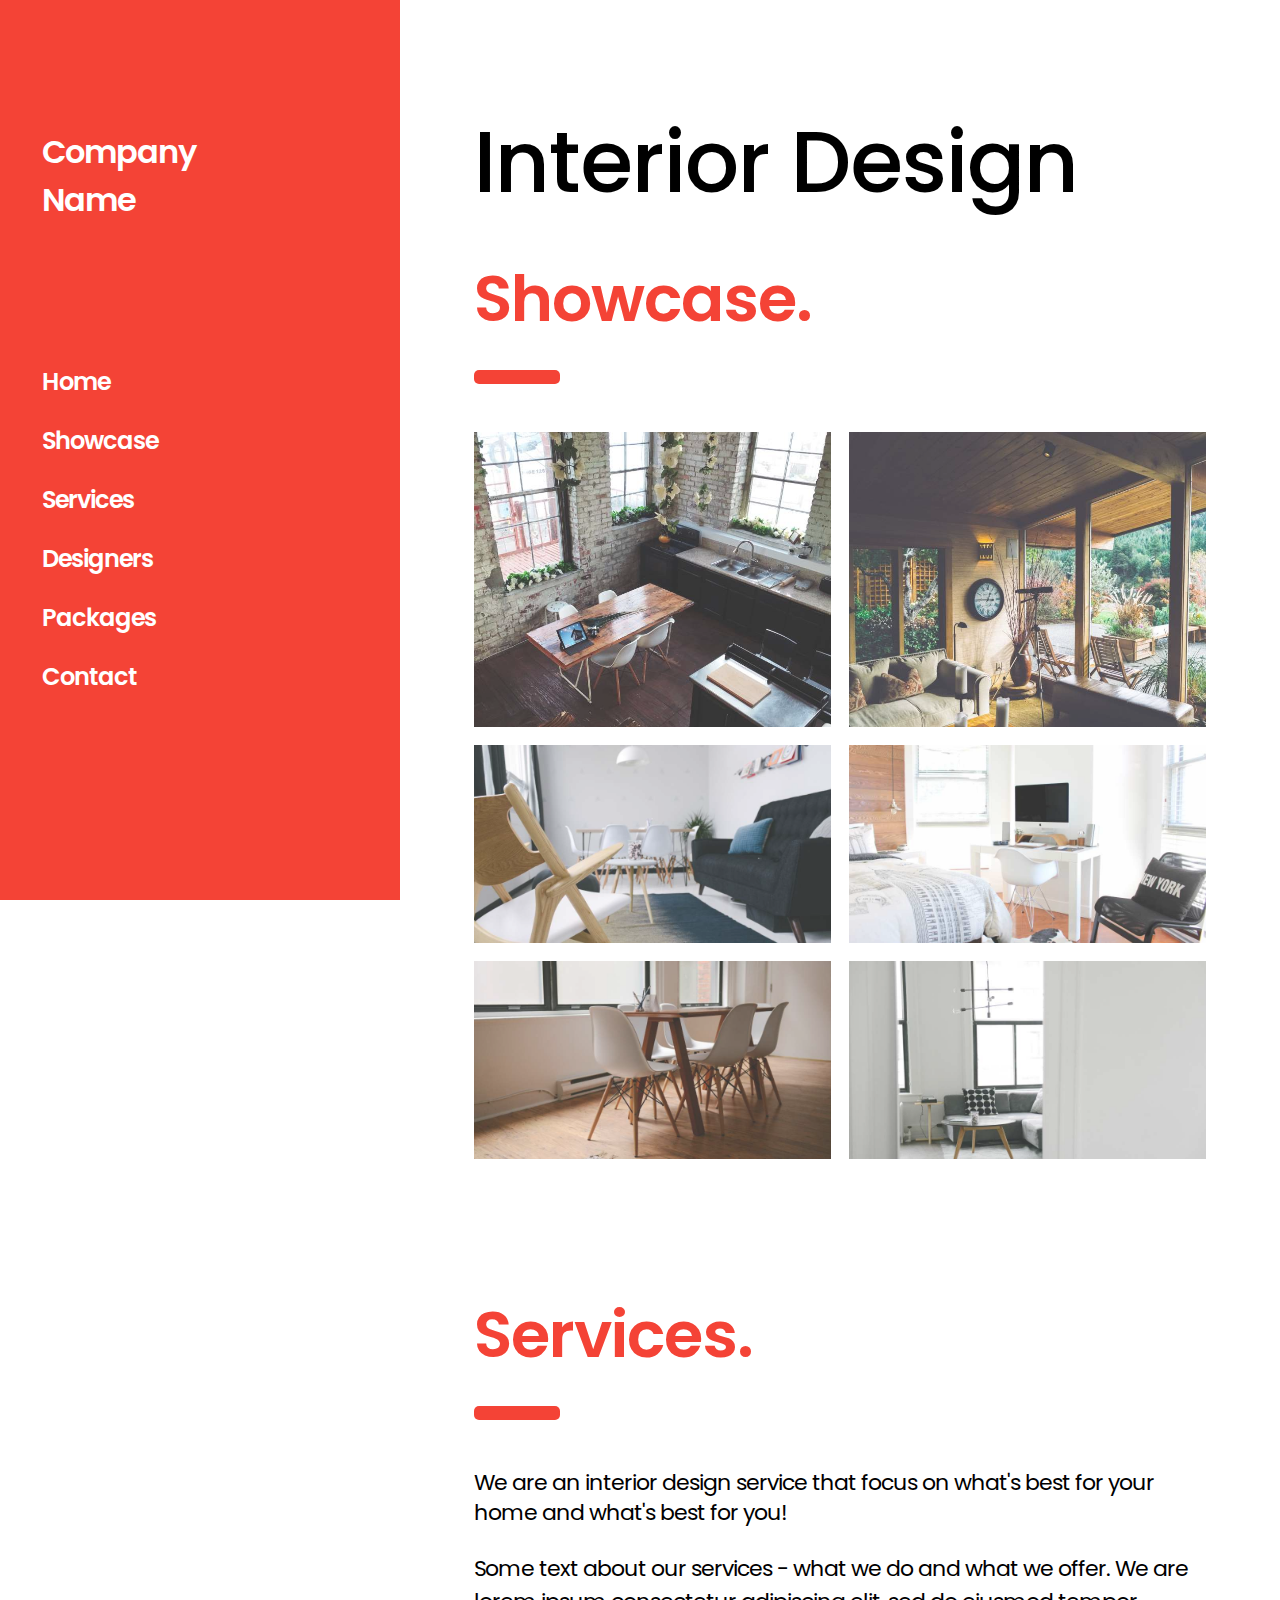
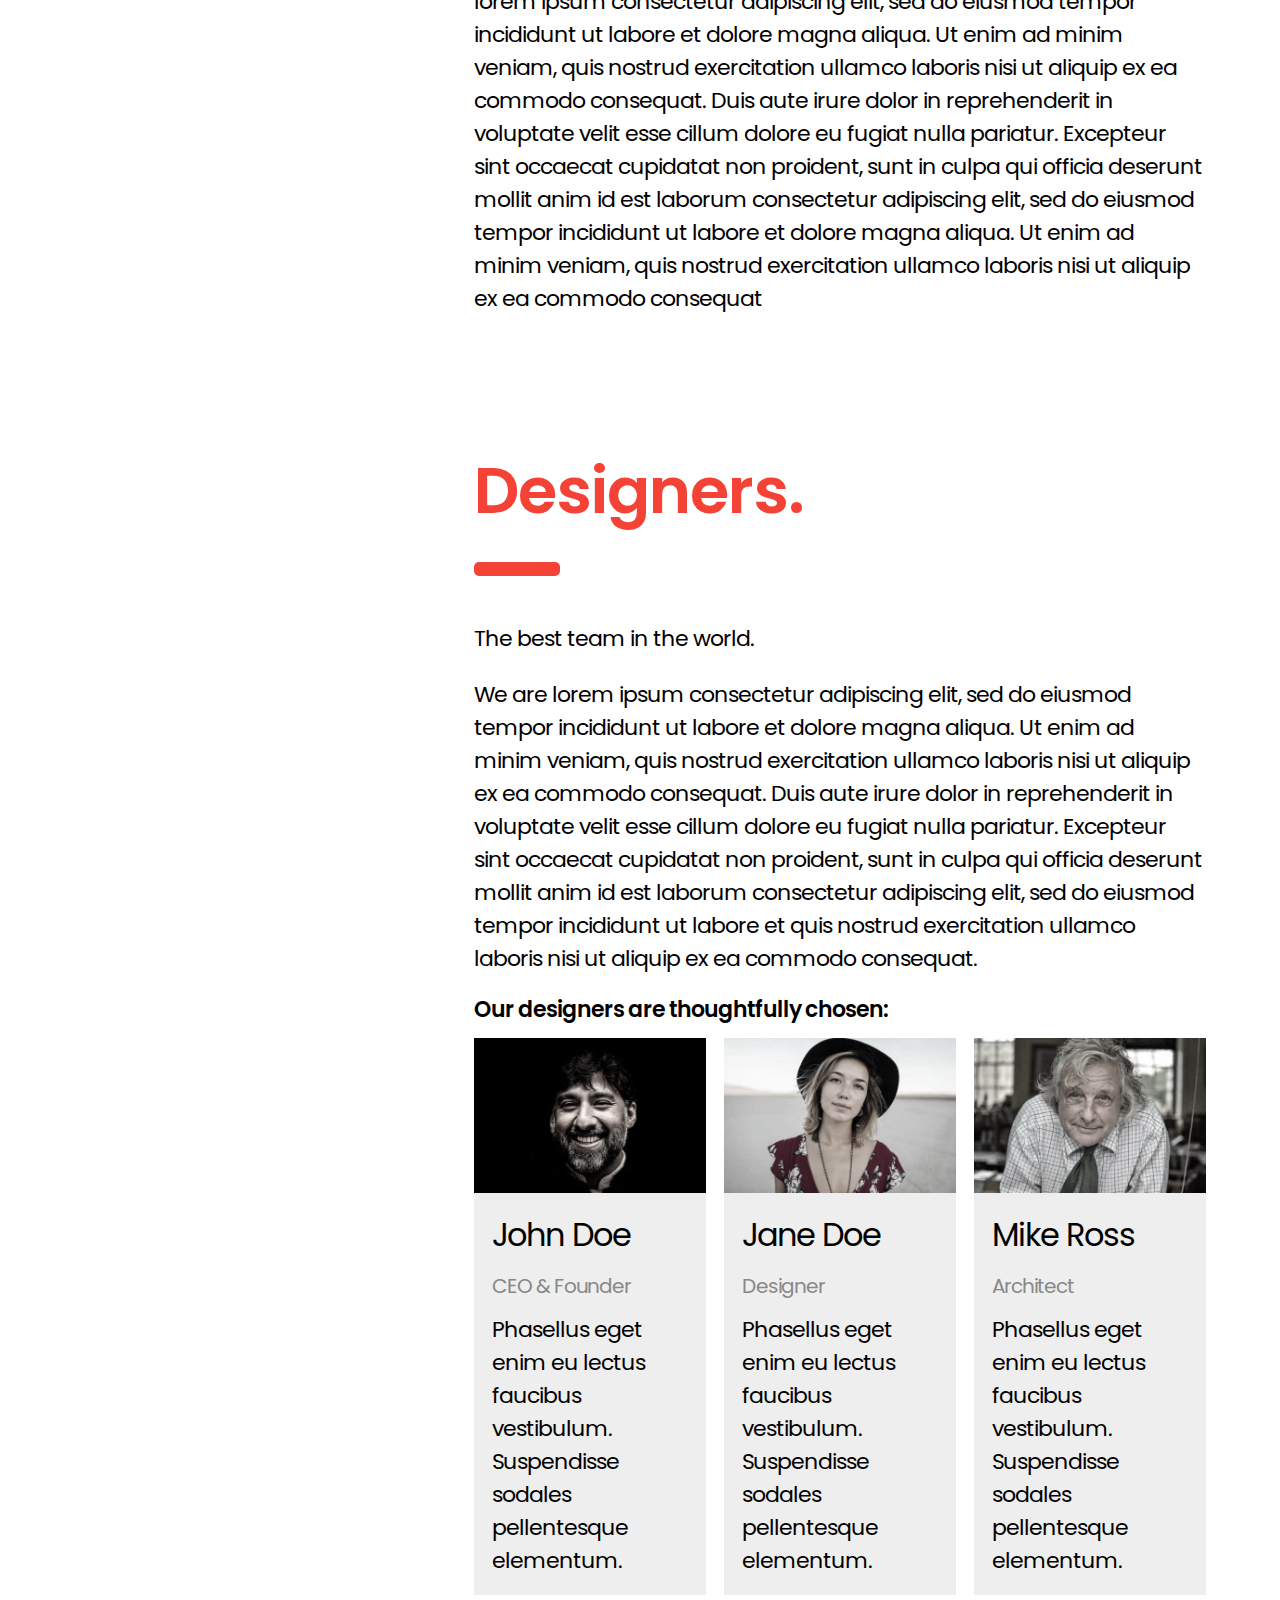
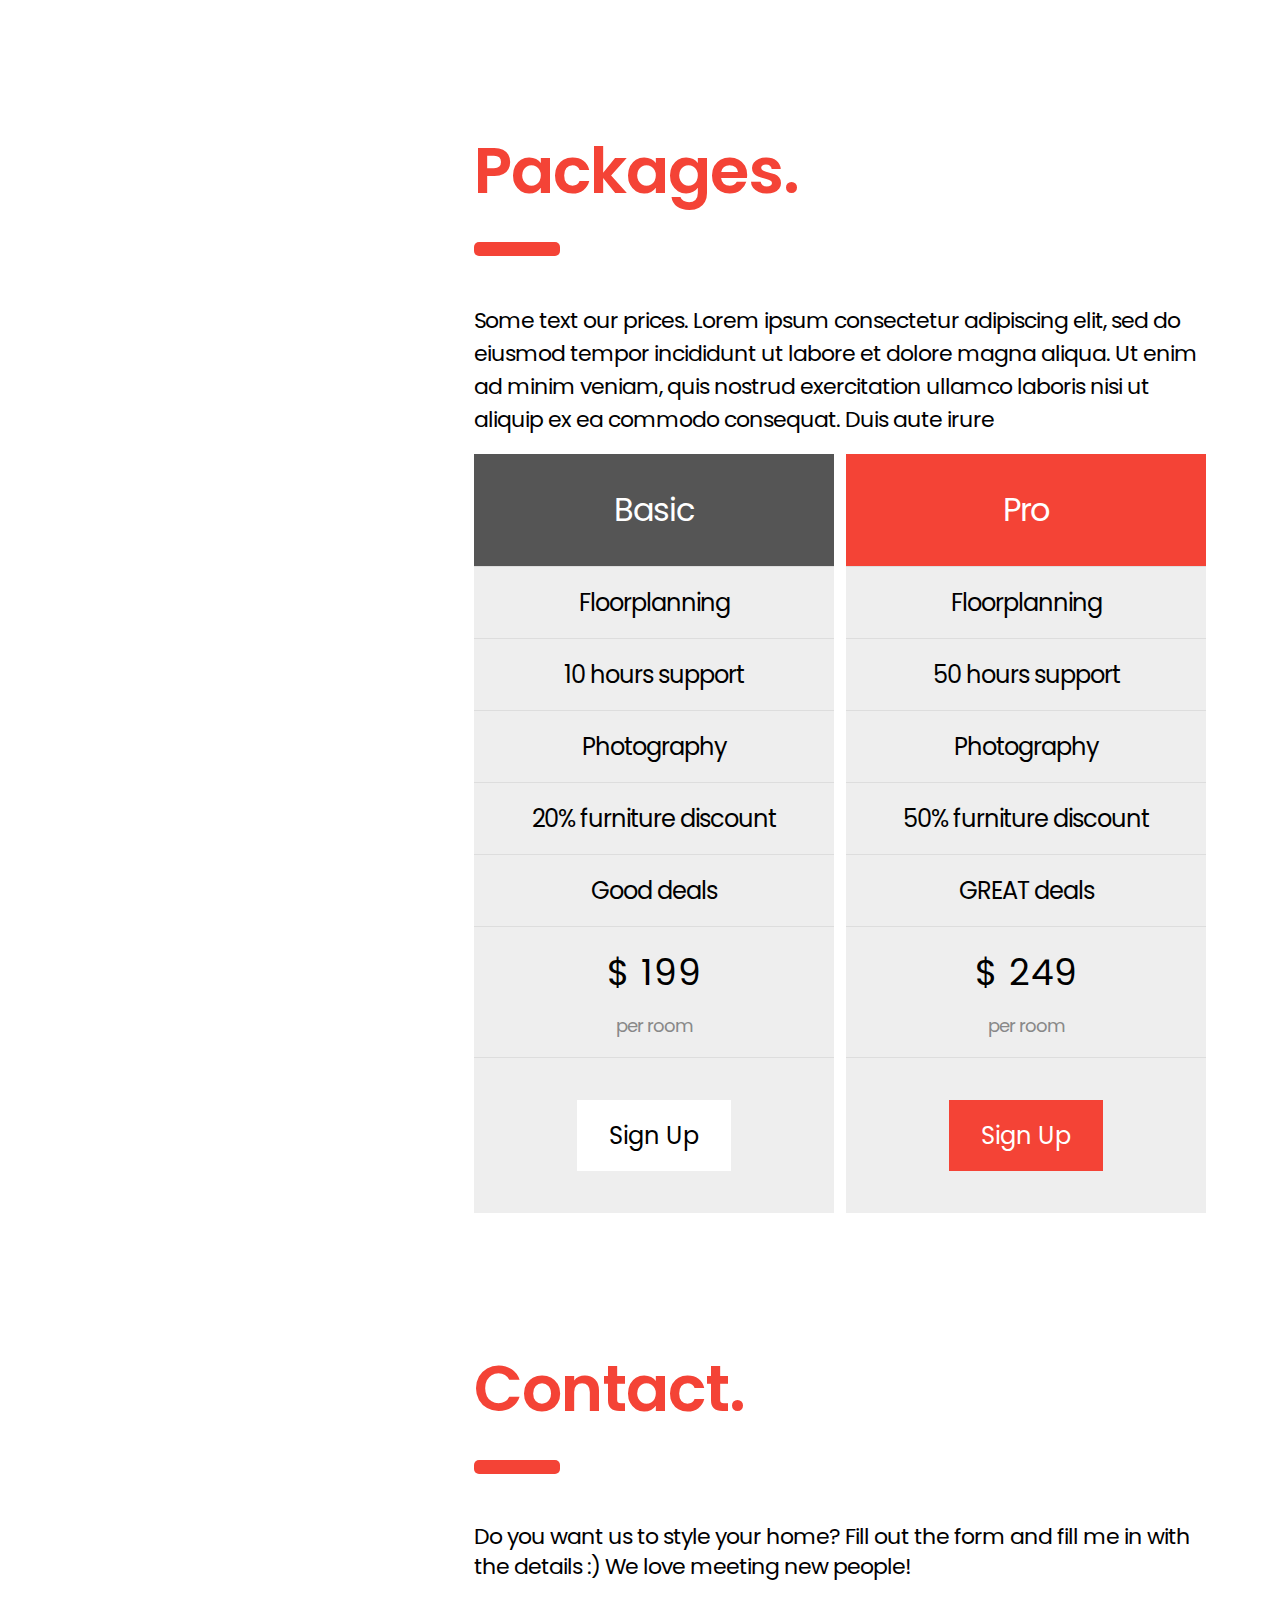
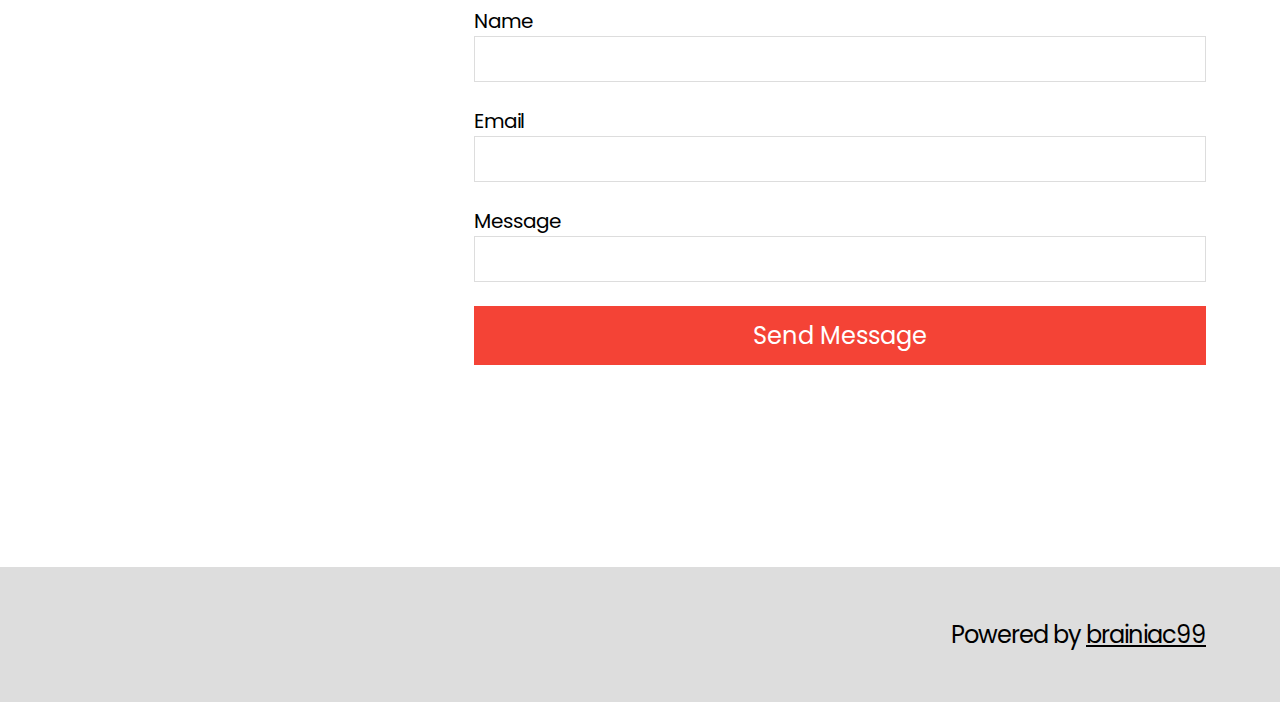
==== project-10/index.html @ 06e06a65 "Added files" ====
<!DOCTYPE html>
<html lang="en">
  <head>
    <meta charset="UTF-8" />
    <meta http-equiv="X-UA-Compatible" content="IE=edge" />
    <meta name="viewport" content="width=device-width, initial-scale=1.0" />

    <link rel="preconnect" href="https://fonts.googleapis.com" />
    <link rel="preconnect" href="https://fonts.gstatic.com" crossorigin />
    <link
      href="https://fonts.googleapis.com/css2?family=Inter:wght@100;300;400;500;700&family=Lato:wght@100;300;400;700&family=Poppins:wght@100;200;300;400;500;600;700&family=Roboto:wght@100;300;400;500;700&family=Work+Sans:wght@500;600;700&display=swap"
      rel="stylesheet"
    />
    <link href="style.css" rel="stylesheet" />
    <title>Interior Design</title>
  </head>
  <body>
    <nav class="sidebar">
      <div class="sidebar-container">
        <h3 class="side-title">Company <br />Name</h3>
        <div class="side-menu">
          <a href="#" class="menu-items">Home</a>
          <a href="#" class="menu-items">Showcase</a>
          <a href="#" class="menu-items">Services</a>
          <a href="#" class="menu-items">Designers</a>
          <a href="#" class="menu-items">Packages</a>
          <a href="#" class="menu-items">Contact</a>
        </div>
      </div>
    </nav>
    <div class="main-container">
      <h1 class="hero-heading">Interior Design</h1>
      <section class="section section-Showcase">
        <h2 class="section-title">Showcase.</h2>
        <div class="dash">&nbsp;</div>
        <div class="showcase-grid">
          <img src="kitchenconcrete.jpg" />
          <img src="atrium.jpg" />
          <img src="livingroom.jpg" />
          <img src="bedroom.jpg" />
          <img src="diningroom.jpg" />
          <img src="livingroom2.jpg" />
        </div>
      </section>
      <section class="section section-services">
        <h2 class="section-title">Services.</h2>
        <div class="dash">&nbsp;</div>
        <p class="short-text">
          We are an interior design service that focus on what's best for your
          home and what's best for you!
        </p>
        <p class="long-text">
          Some text about our services - what we do and what we offer. We are
          lorem ipsum consectetur adipiscing elit, sed do eiusmod tempor
          incididunt ut labore et dolore magna aliqua. Ut enim ad minim veniam,
          quis nostrud exercitation ullamco laboris nisi ut aliquip ex ea
          commodo consequat. Duis aute irure dolor in reprehenderit in voluptate
          velit esse cillum dolore eu fugiat nulla pariatur. Excepteur sint
          occaecat cupidatat non proident, sunt in culpa qui officia deserunt
          mollit anim id est laborum consectetur adipiscing elit, sed do eiusmod
          tempor incididunt ut labore et dolore magna aliqua. Ut enim ad minim
          veniam, quis nostrud exercitation ullamco laboris nisi ut aliquip ex
          ea commodo consequat
        </p>
      </section>
      <section class="section section-designers">
        <h2 class="section-title">Designers.</h2>
        <div class="dash">&nbsp;</div>
        <p class="short-text">The best team in the world.</p>
        <p class="long-text">
          We are lorem ipsum consectetur adipiscing elit, sed do eiusmod tempor
          incididunt ut labore et dolore magna aliqua. Ut enim ad minim veniam,
          quis nostrud exercitation ullamco laboris nisi ut aliquip ex ea
          commodo consequat. Duis aute irure dolor in reprehenderit in voluptate
          velit esse cillum dolore eu fugiat nulla pariatur. Excepteur sint
          occaecat cupidatat non proident, sunt in culpa qui officia deserunt
          mollit anim id est laborum consectetur adipiscing elit, sed do eiusmod
          tempor incididunt ut labore et quis nostrud exercitation ullamco
          laboris nisi ut aliquip ex ea commodo consequat.
        </p>
        <p class="designers-text">Our designers are thoughtfully chosen:</p>
        <div class="card-container">
          <div class="card">
            <img src="team2.jpg" />
            <div class="card-content">
              <h4 class="card-name">John Doe</h4>
              <p class="card-role">CEO & Founder</p>
              <p class="card-text">
                Phasellus eget enim eu lectus faucibus vestibulum. Suspendisse
                sodales pellentesque elementum.
              </p>
            </div>
          </div>
          <div class="card">
            <img src="team1.jpg" />
            <div class="card-content">
              <h4 class="card-name">Jane Doe</h4>
              <p class="card-role">Designer</p>
              <p class="card-text">
                Phasellus eget enim eu lectus faucibus vestibulum. Suspendisse
                sodales pellentesque elementum.
              </p>
            </div>
          </div>
          <div class="card">
            <img src="team3.jpg" />
            <div class="card-content">
              <h4 class="card-name">Mike Ross</h4>
              <p class="card-role">Architect</p>
              <p class="card-text">
                Phasellus eget enim eu lectus faucibus vestibulum. Suspendisse
                sodales pellentesque elementum.
              </p>
            </div>
          </div>
        </div>
      </section>
      <section class="section section-packages">
        <h2 class="section-title">Packages.</h2>
        <div class="dash">&nbsp;</div>
        <p class="long-text">
          Some text our prices. Lorem ipsum consectetur adipiscing elit, sed do
          eiusmod tempor incididunt ut labore et dolore magna aliqua. Ut enim ad
          minim veniam, quis nostrud exercitation ullamco laboris nisi ut
          aliquip ex ea commodo consequat. Duis aute irure
        </p>
        <div class="sign-up">
          <div class="sign-card">
            <p class="sign-title basic">Basic</p>
            <p class="sign-feature">Floorplanning</p>
            <p class="sign-feature">10 hours support</p>
            <p class="sign-feature">Photography</p>
            <p class="sign-feature">20% furniture discount</p>
            <p class="sign-feature">Good deals</p>
            <div class="sign-feature">
              <p class="price">$ 199</p>
              <p class="per-room">per room</p>
            </div>
            <p class="sign-feature">
              <button class="btn-sign btn-white">Sign Up</button>
            </p>
          </div>
          <div class="sign-card">
            <p class="sign-title pro">Pro</p>
            <p class="sign-feature">Floorplanning</p>
            <p class="sign-feature">50 hours support</p>
            <p class="sign-feature">Photography</p>
            <p class="sign-feature">50% furniture discount</p>
            <p class="sign-feature">GREAT deals</p>
            <div class="sign-feature">
              <p class="price">$ 249</p>
              <p class="per-room">per room</p>
            </div>
            <p class="sign-feature">
              <button class="btn-sign btn-red">Sign Up</button>
            </p>
          </div>
        </div>
      </section>
      <section class="section section-contact">
        <h2 class="section-title">Contact.</h2>
        <div class="dash">&nbsp;</div>
        <p class="short-text">
          Do you want us to style your home? Fill out the form and fill me in
          with the details :) We love meeting new people!
        </p>
        <div class="contact-form">
          <label for="name">Name</label>
          <input id="name" type="text" />
        </div>
        <div class="contact-form">
          <label for="email">Email</label>
          <input id="email" type="email" />
        </div>
        <div class="contact-form">
          <label for="message">Message</label>
          <input id="message" type="text" />
        </div>
        <button class="btn-send">Send Message</button>
      </section>
    </div>
    <footer>
      <p>Powered by <a href="#">brainiac99</a></p>
    </footer>
  </body>
</html>
---- project-10/style.css ----
* {
  margin: 0;
  padding: 0;
  box-sizing: border-box;
  font-family: "Poppins", sans-serif;
}
html {
  font-size: 62.5%;
  letter-spacing: -1px;
}

.sidebar {
  background-color: #f44336;
  width: 40rem;
  height: 100vh;

  position: fixed;
}

.sidebar-container {
  color: #fff;
  margin: 0 1.8rem;
}

.side-title {
  font-size: 3.2rem;
  font-weight: 600;

  padding: 12.8rem 0;
  margin: 0 2.4rem;
}

.menu-items {
  color: #fff;
  font-size: 2.4rem;
  font-weight: 600;
  display: block;
  text-decoration: none;

  padding: 1.2rem 2.4rem;
}

.menu-items:hover {
  background-color: #fff;
  color: #000;
}

.main-container {
  margin-left: 40rem;
  padding: 7.4rem;
}

.section {
  margin-bottom: 12.8rem;
}

.hero-heading {
  font-size: 8.6rem;
  font-weight: 500;
  margin: 2.4rem 0;
}

.section-title {
  color: #f44336;
  font-size: 6.4rem;
  font-weight: 600;
  margin-bottom: 2.4rem;
}

.dash {
  background-color: #f44336;
  width: 8.6rem;
  height: 1.4rem;
  border-radius: 5px;
  margin-bottom: 4.8rem;
}

.showcase-grid {
  display: grid;
  grid-template-columns: 1fr 1fr;
  gap: 1.8rem;
}

.showcase-grid img {
  width: 100%;
  opacity: 0.8;
}

.showcase-grid img:hover {
  opacity: 1;
}

.short-text {
  font-size: 2.2rem;
  margin-bottom: 2.4rem;
  line-height: 3rem;
}

.long-text {
  font-size: 2.2rem;
  margin-bottom: 1.8rem;
}

.designers-text {
  font-size: 2.2rem;
  font-weight: 600;
  margin-bottom: 1.2rem;
}

.card-container {
  display: flex;
  gap: 1.8rem;
}

.card-container img {
  display: block;
  width: 100%;
  filter: grayscale(80%);
}

.card-container img:hover {
  filter: none;
}

.card-content {
  background-color: #eee;
  padding: 1.8rem;
}

.card-name {
  font-size: 3.2rem;
  font-weight: 400;
  margin-bottom: 1.2rem;
}

.card-role {
  font-size: 2rem;
  font-weight: 400;
  color: #888;
  margin-bottom: 1.2rem;
}

.card-text {
  font-size: 2.2rem;
  font-weight: 400;
}

.sign-up {
  display: flex;
  gap: 1.2rem;
}

.sign-card {
  text-align: center;
  font-size: 2.4rem;
  background-color: #eee;
  width: 50%;
}

.sign-title {
  font-size: 3.2rem;
  color: #fff;
  padding: 3.2rem 0;
}

.basic {
  background-color: #555;
}

.pro {
  background-color: #f44336;
}

.sign-feature {
  padding: 1.8rem 0;

  border-top: 1px solid #ddd;
}

.price {
  font-size: 3.6rem;
  font-weight: 400;
  letter-spacing: 1px;
  margin-bottom: 1.2rem;
}
.per-room {
  font-size: 1.8rem;
  color: #888;
}

.btn-sign {
  font-size: 2.4rem;
  padding: 1.8rem 3.2rem;
  margin: 2.4rem 0;
  border: none;
}

.btn-white {
  background-color: #fff;
}

.btn-red {
  background-color: #f44336;
  color: #fff;
}

.btn-sign:hover {
  background-color: #000;
  color: #fff;
}

label {
  font-size: 2rem;
  margin-bottom: 0.6rem;
}

input {
  width: 100%;
  display: block;
  padding: 1.2rem 0;
  margin-bottom: 2.4rem;
  border: 1px solid #ddd;
}

.btn-send {
  font-size: 2.4rem;
  width: 100%;
  background-color: #f44336;
  color: #fff;
  border: none;
  padding: 1.2rem 2.4rem;
}

.btn-send:hover {
  color: #000;
  background-color: #ccc;
}

footer {
  display: flex;
  justify-content: end;
  align-items: center;
  background-color: #ddd;
  width: 100%;
  height: 15vh;
  text-align: right;
}

footer p {
  font-size: 2.4rem;
  margin-right: 7.4rem;
}

footer a {
  color: #000;
}
footer a:hover {
  color: #f44336;
}
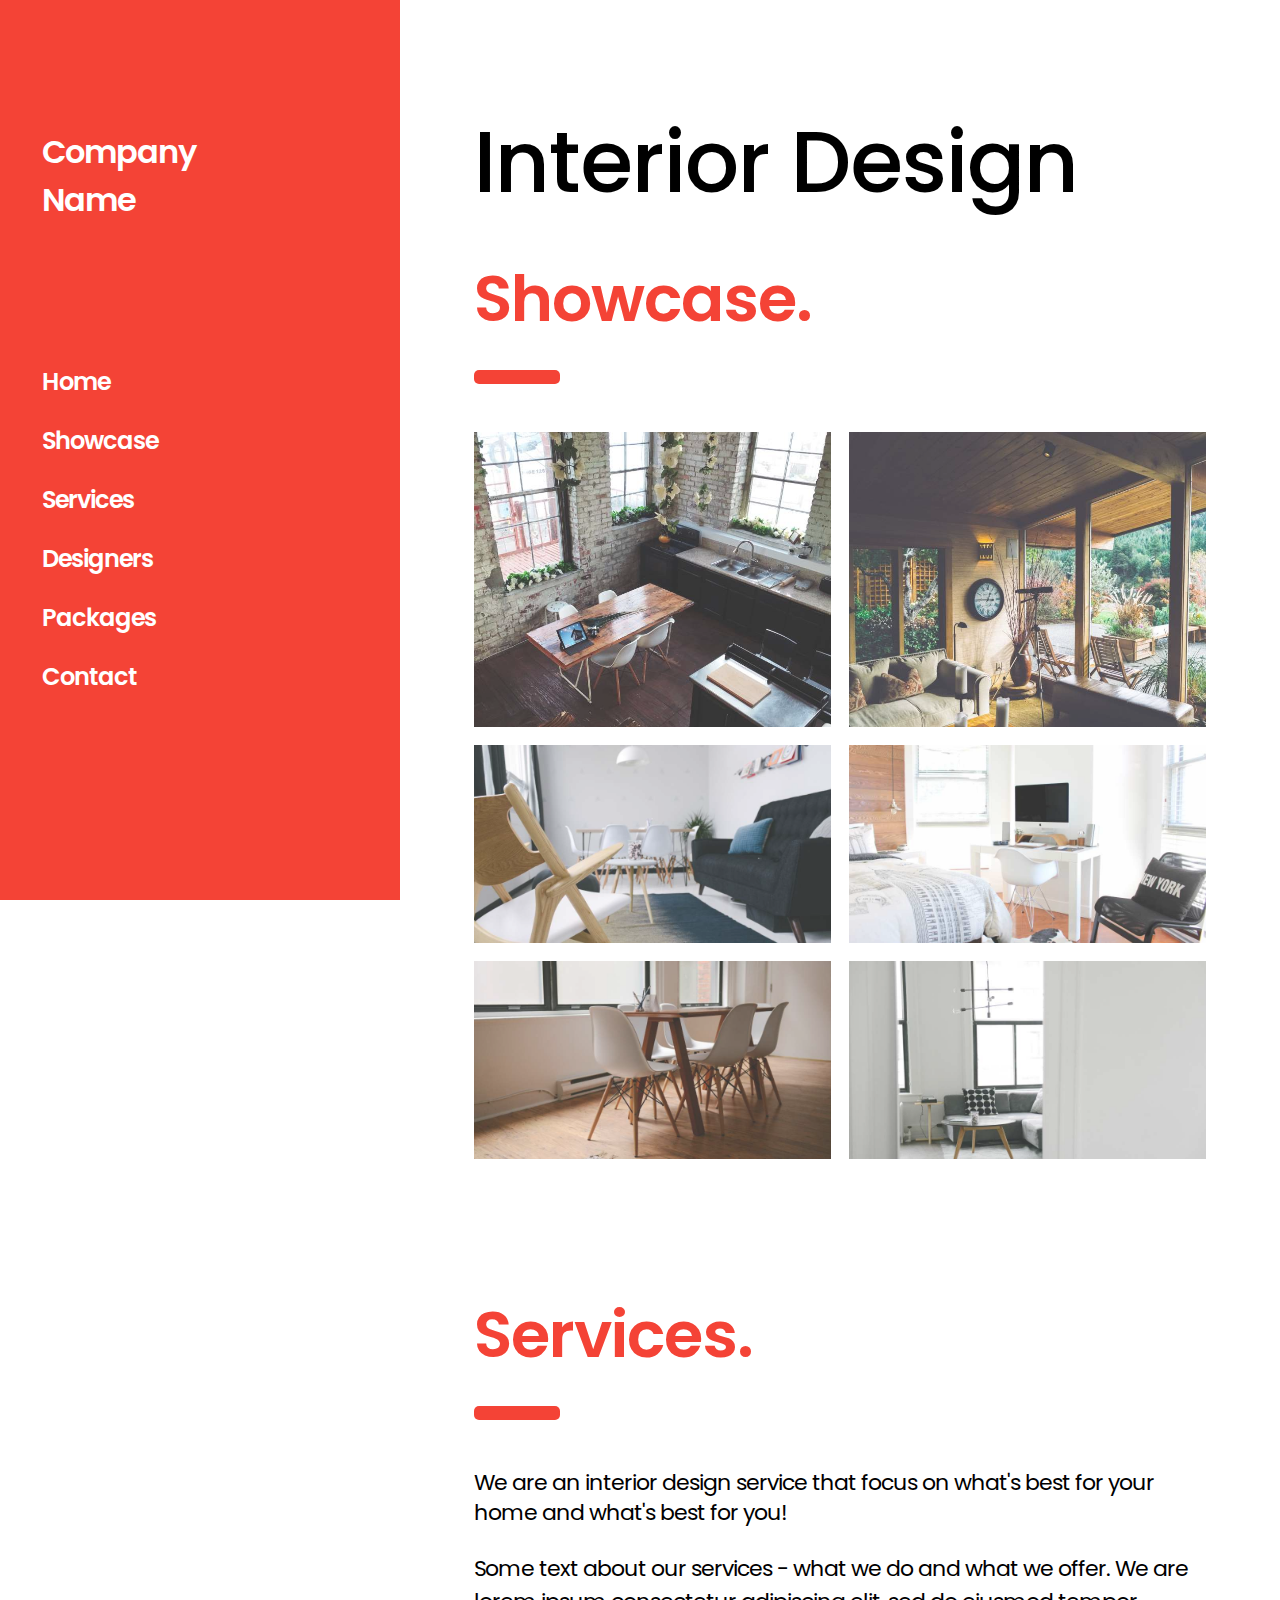
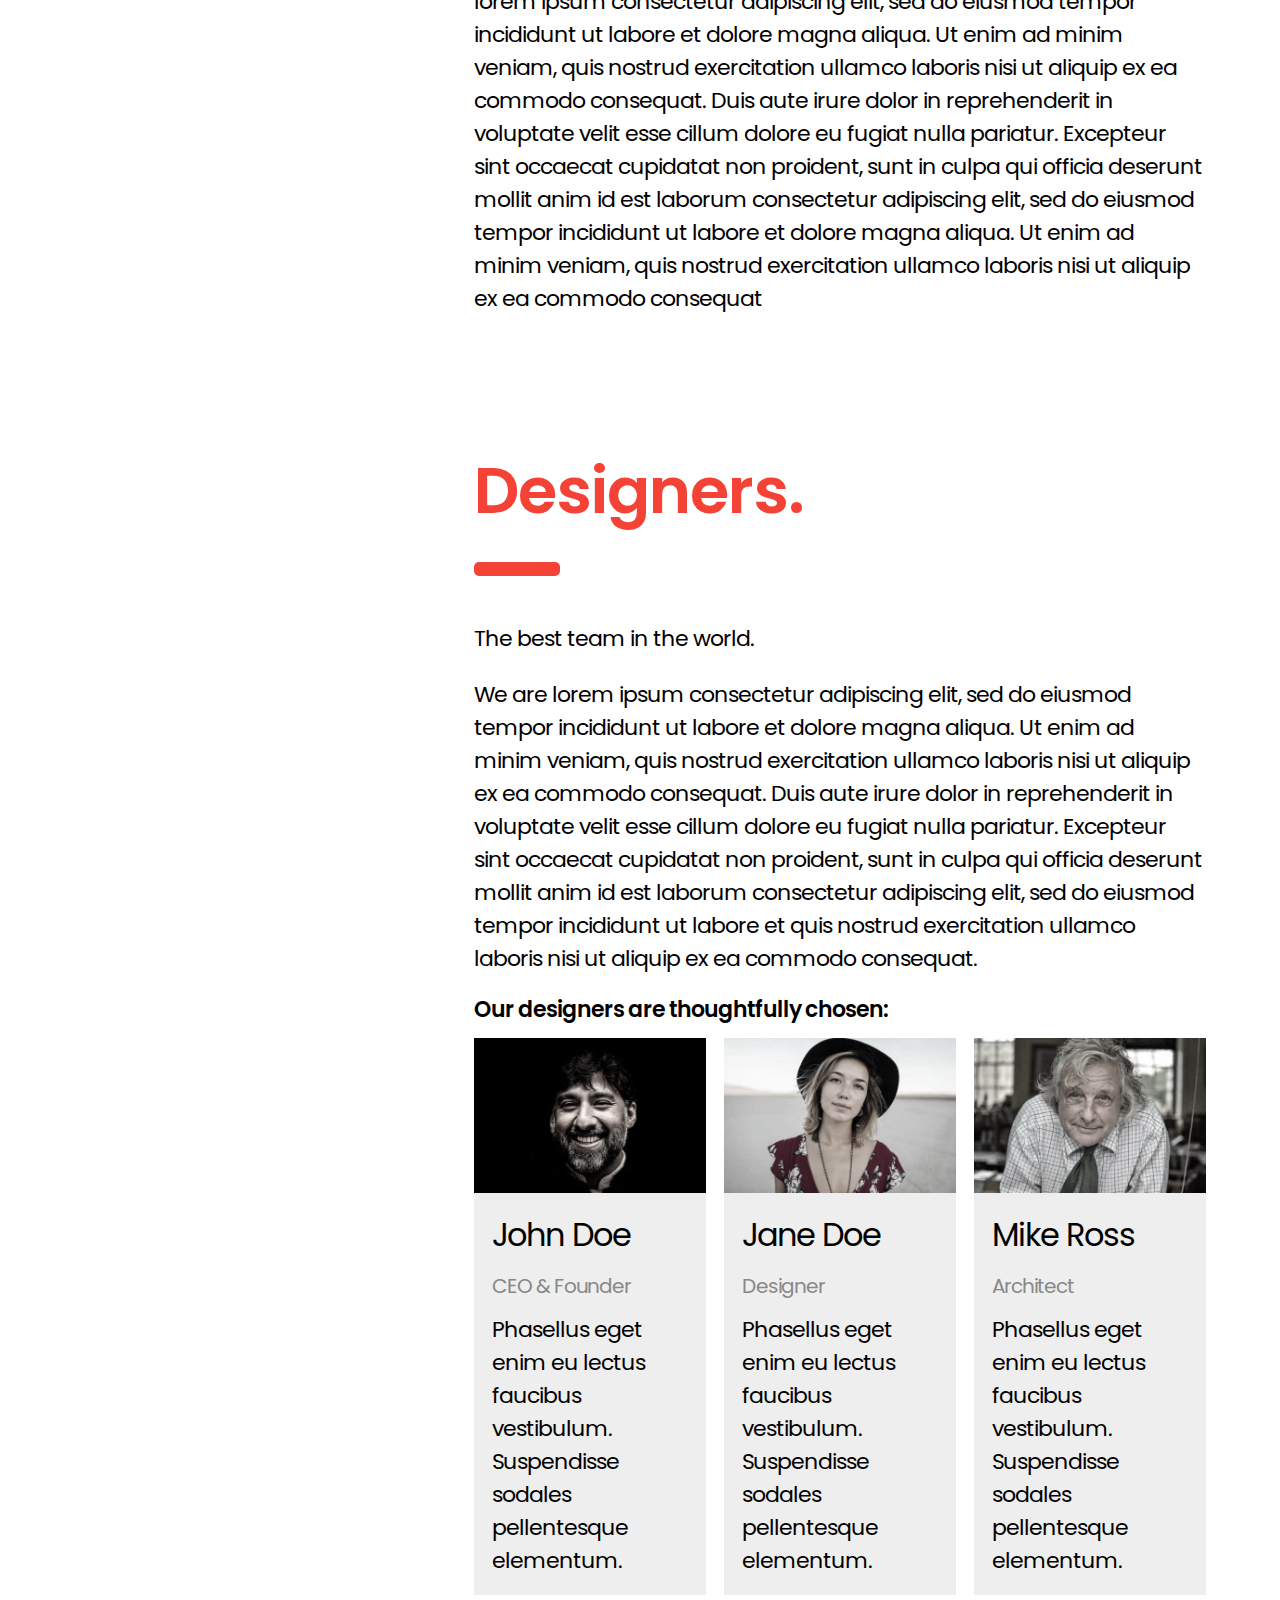
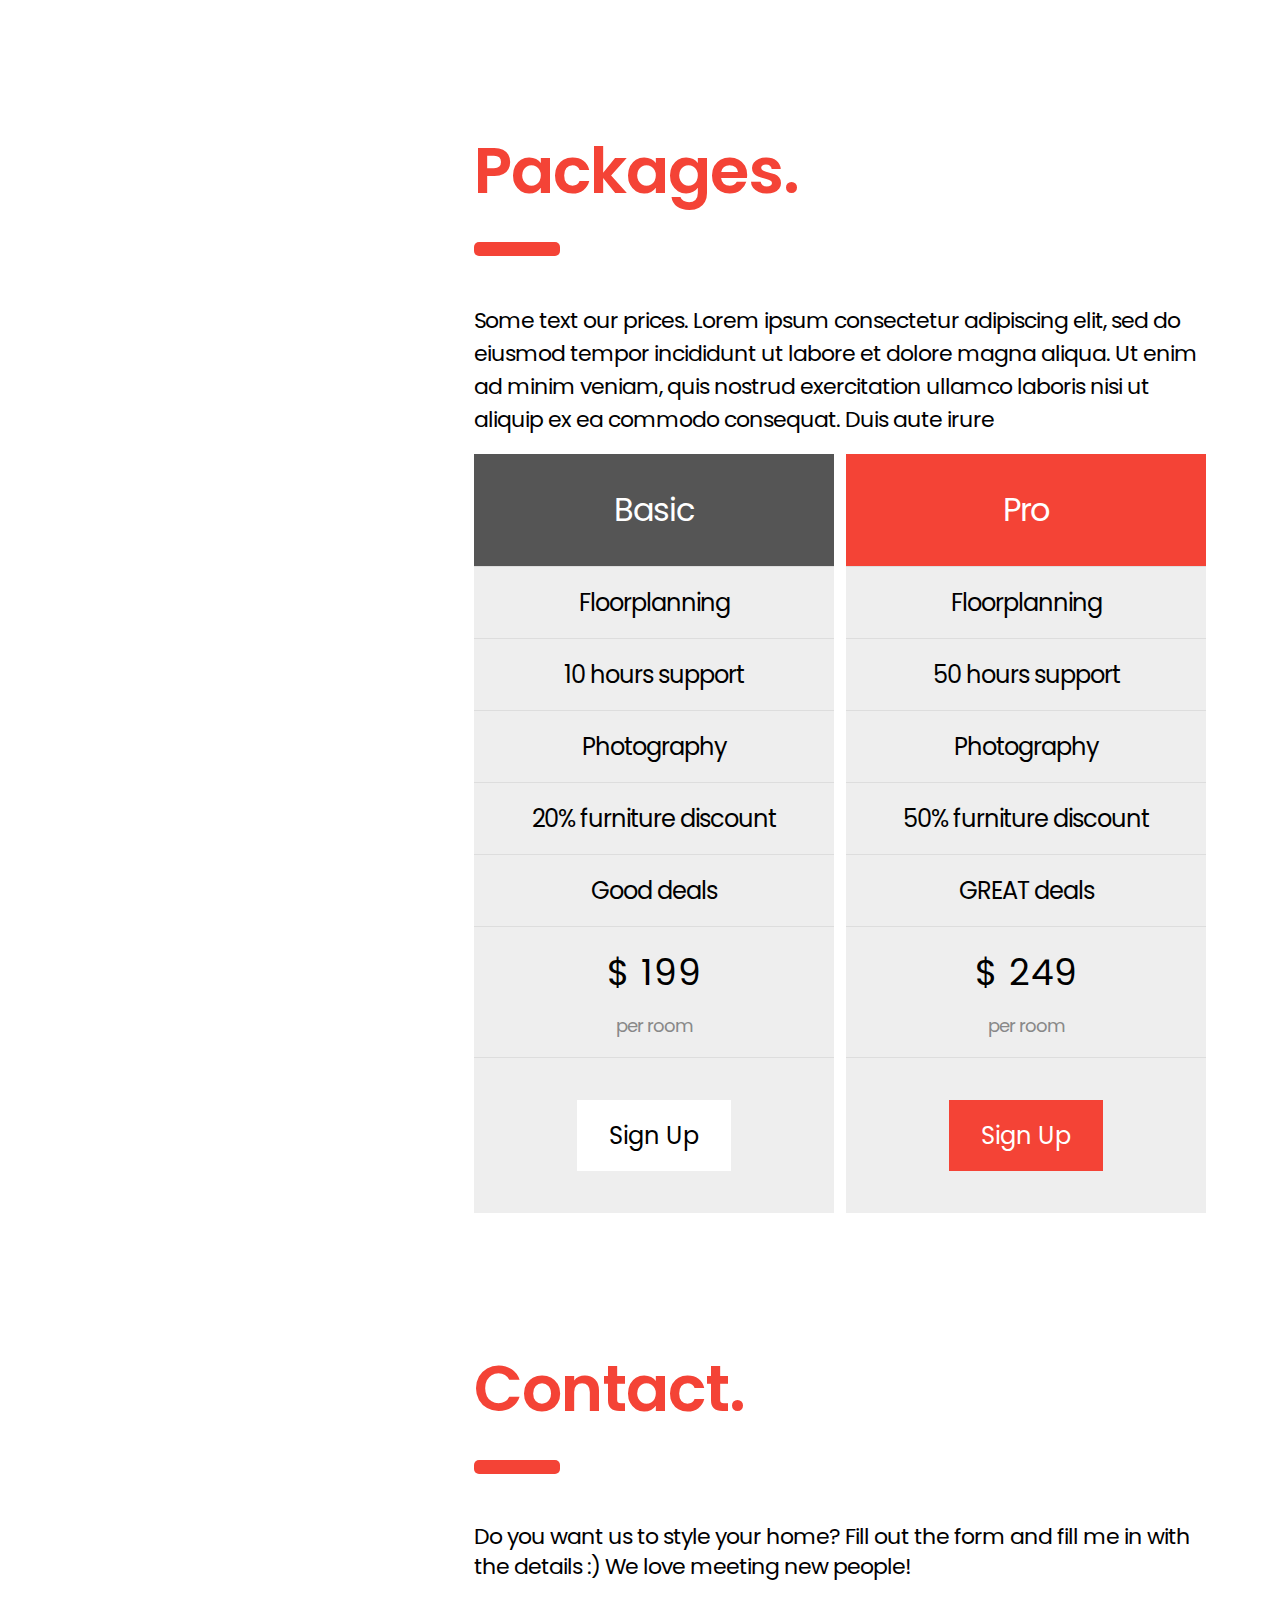
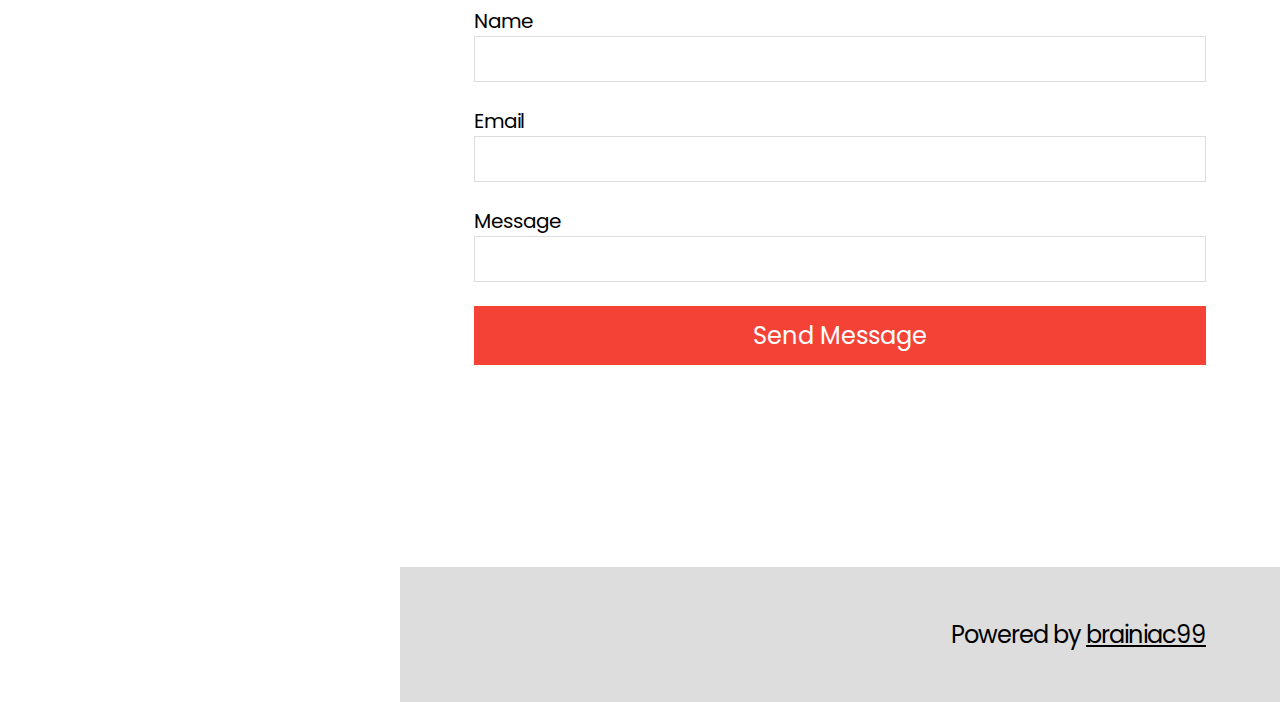
==== commit d180a09a: "added scrolling and made it smooth" ====
--- a/project-10/index.html
+++ b/project-10/index.html
@@ -20,17 +20,17 @@
         <h3 class="side-title">Company <br />Name</h3>
         <div class="side-menu">
           <a href="#" class="menu-items">Home</a>
-          <a href="#" class="menu-items">Showcase</a>
-          <a href="#" class="menu-items">Services</a>
-          <a href="#" class="menu-items">Designers</a>
-          <a href="#" class="menu-items">Packages</a>
-          <a href="#" class="menu-items">Contact</a>
+          <a href="#section-showcase" class="menu-items">Showcase</a>
+          <a href="#section-services" class="menu-items">Services</a>
+          <a href="#section-designers" class="menu-items">Designers</a>
+          <a href="#section-packages" class="menu-items">Packages</a>
+          <a href="#section-contact" class="menu-items">Contact</a>
         </div>
       </div>
     </nav>
     <div class="main-container">
       <h1 class="hero-heading">Interior Design</h1>
-      <section class="section section-Showcase">
+      <section class="section section-showcase" id="section-showcase">
         <h2 class="section-title">Showcase.</h2>
         <div class="dash">&nbsp;</div>
         <div class="showcase-grid">
@@ -42,7 +42,7 @@
           <img src="livingroom2.jpg" />
         </div>
       </section>
-      <section class="section section-services">
+      <section class="section section-services" id="section-services">
         <h2 class="section-title">Services.</h2>
         <div class="dash">&nbsp;</div>
         <p class="short-text">
@@ -63,7 +63,7 @@
           ea commodo consequat
         </p>
       </section>
-      <section class="section section-designers">
+      <section class="section section-designers" id="section-designers">
         <h2 class="section-title">Designers.</h2>
         <div class="dash">&nbsp;</div>
         <p class="short-text">The best team in the world.</p>
@@ -115,7 +115,7 @@
           </div>
         </div>
       </section>
-      <section class="section section-packages">
+      <section class="section section-packages" id="section-packages">
         <h2 class="section-title">Packages.</h2>
         <div class="dash">&nbsp;</div>
         <p class="long-text">
@@ -157,7 +157,7 @@
           </div>
         </div>
       </section>
-      <section class="section section-contact">
+      <section class="section section-contact" id="section-contact">
         <h2 class="section-title">Contact.</h2>
         <div class="dash">&nbsp;</div>
         <p class="short-text">
--- a/project-10/style.css
+++ b/project-10/style.css
@@ -7,6 +7,7 @@
 html {
   font-size: 62.5%;
   letter-spacing: -1px;
+  scroll-behavior: smooth;
 }
 
 .sidebar {
@@ -46,6 +47,7 @@
 }
 
 .main-container {
+  /* max-width: 145rem; */
   margin-left: 40rem;
   padding: 7.4rem;
 }
@@ -241,7 +243,8 @@
   justify-content: end;
   align-items: center;
   background-color: #ddd;
-  width: 100%;
+  margin-left: 40rem;
+  /* max-width: 145rem; */
   height: 15vh;
   text-align: right;
 }
